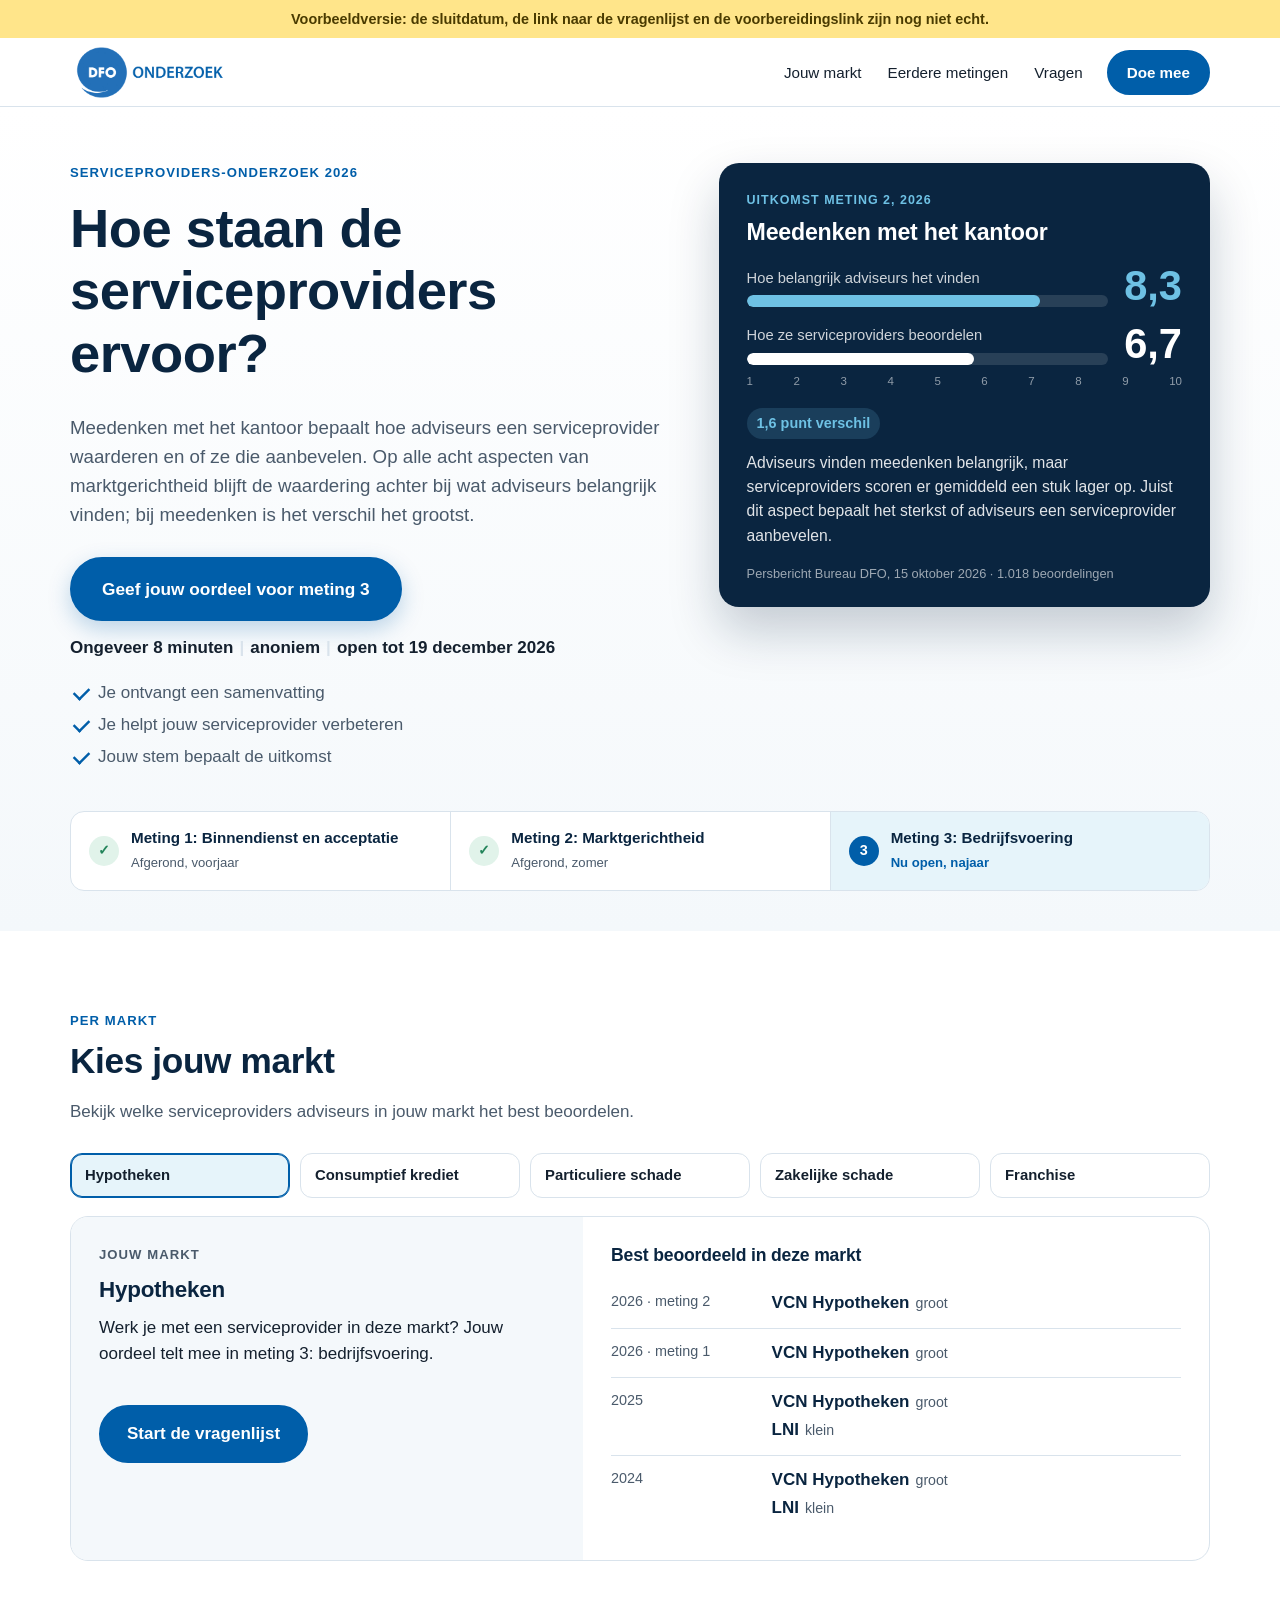
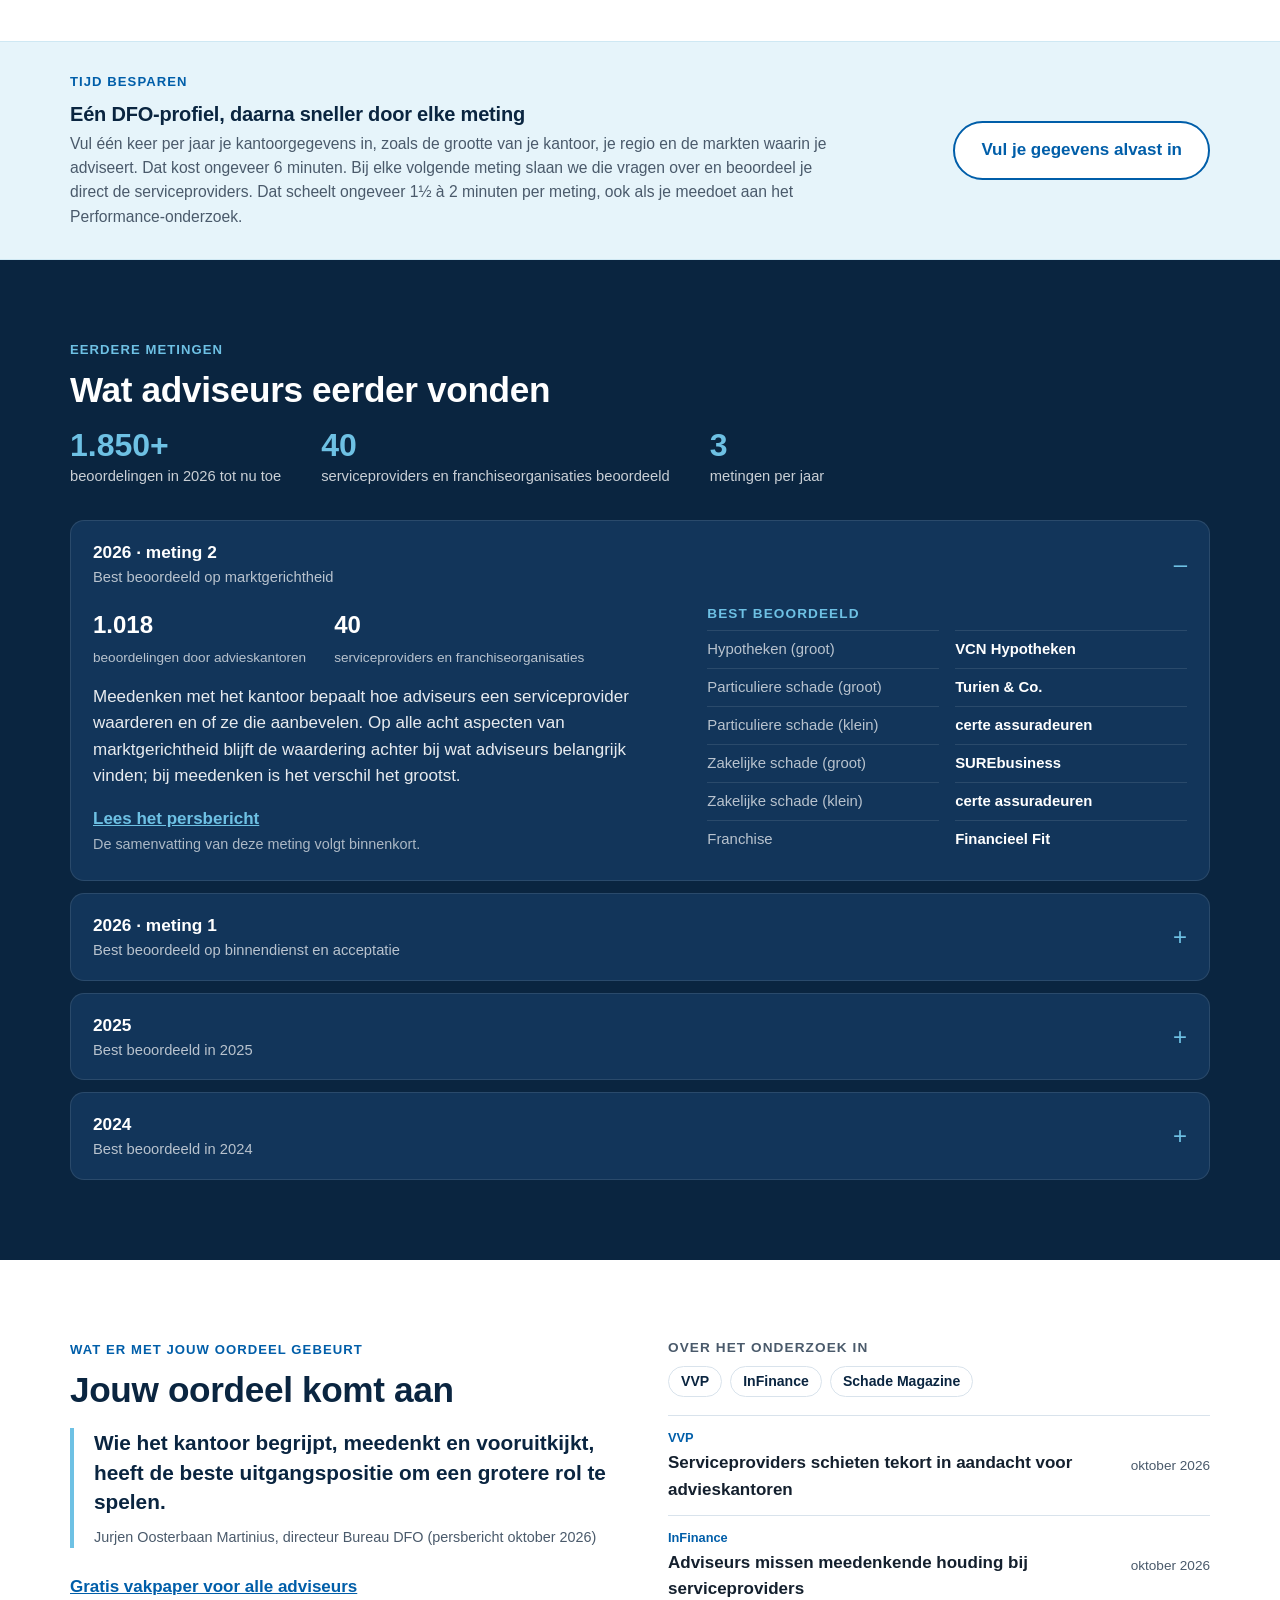
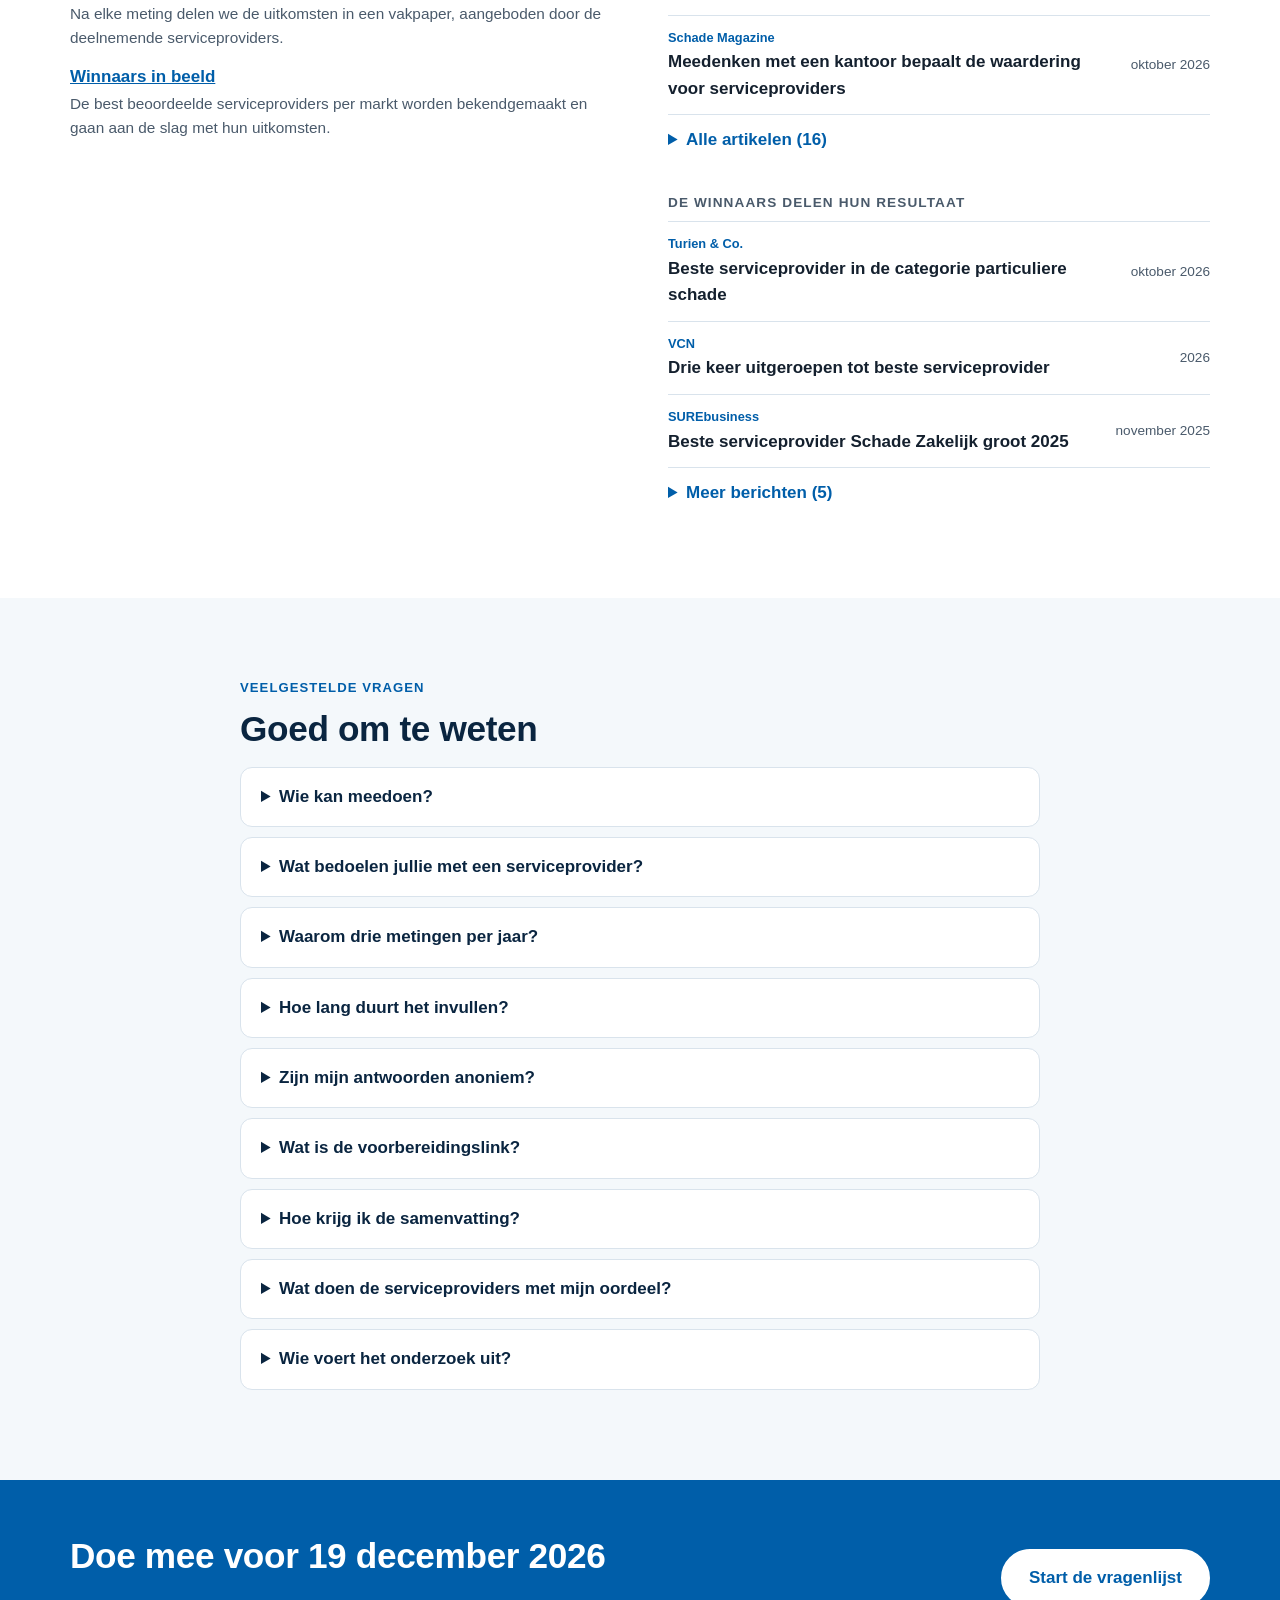
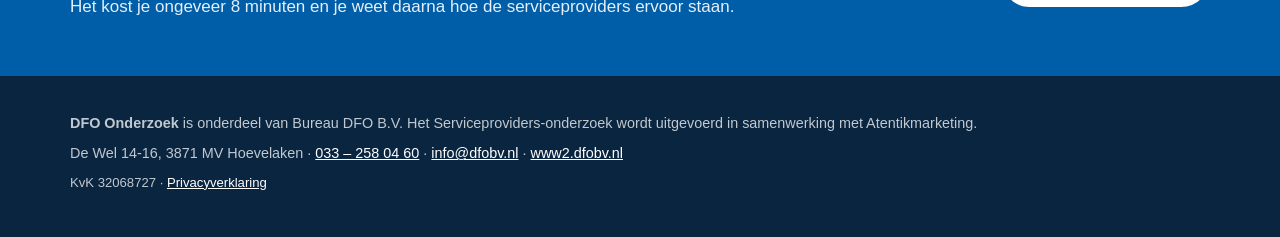
==== versie-b/index.html @ c6a4d63f "Versie B toegevoegd (uitkomst eerst, kiezen per markt)" ====
<!doctype html>
<html lang="nl">
<head>
  <meta charset="utf-8">
  <meta name="viewport" content="width=device-width, initial-scale=1, viewport-fit=cover">
  <title>Serviceproviders-onderzoek | DFO Onderzoek</title>
  <meta name="claude:viewport-fit-sides" content="cover">
  <meta name="description" content="Doe mee aan het Serviceproviders-onderzoek van DFO Onderzoek. Beoordeel in ongeveer 8 minuten de serviceproviders en franchiseorganisaties waar je mee werkt en weet hoe ze ervoor staan.">
  <meta property="og:title" content="Serviceproviders-onderzoek | DFO Onderzoek">
  <meta property="og:description" content="Hoe staan de serviceproviders ervoor? Bekijk de uitkomsten per markt en geef jouw oordeel in ongeveer 8 minuten.">
  <meta property="og:type" content="website">
  <meta property="og:image" content="../assets/logo.png">
  <meta name="theme-color" content="#005EA9">
  <link rel="icon" href="../assets/favicon.png">
  <link rel="stylesheet" href="style.css">
</head>
<body>
  <div class="demo-bar" id="demo-bar" hidden></div>

  <header class="site-header">
    <div class="wrap header-inner">
      <a href="#top" class="logo" aria-label="DFO Onderzoek, naar boven">
        <img src="../assets/logo.png" alt="DFO Onderzoek" width="160" height="56">
      </a>
      <nav class="main-nav" aria-label="Hoofdmenu">
        <a href="#markt">Jouw markt</a>
        <a href="#eerder">Eerdere metingen</a>
        <a href="#vragen">Vragen</a>
      </nav>
      <a class="btn btn-small js-cta" href="#">Doe mee</a>
    </div>
  </header>

  <main id="top">
    <!-- 1. Uitkomst en oproep -->
    <section class="hero">
      <div class="wrap hero-grid">
        <div class="hero-text">
          <p class="eyebrow" id="hero-eyebrow"></p>
          <h1>Hoe staan de serviceproviders ervoor?</h1>
          <p class="lead" id="hero-lead"></p>
          <div class="cta-block">
            <a class="btn btn-lg js-cta" href="#">Geef jouw oordeel voor <span class="js-meting-naam">meting 3</span></a>
            <p class="cta-facts" id="cta-facts"></p>
            <ul class="checks" id="checks"></ul>
          </div>
        </div>

        <aside class="uitkomst" id="uitkomst" aria-labelledby="uitkomst-titel">
          <p class="uitkomst-label" id="uitkomst-label"></p>
          <h2 id="uitkomst-titel"></h2>
          <div class="cijfers" id="uitkomst-cijfers"></div>
          <p class="uitkomst-tekst" id="uitkomst-tekst"></p>
          <p class="uitkomst-bron" id="uitkomst-bron"></p>
        </aside>
      </div>

      <div class="wrap">
        <ol class="meetbalk" id="meetbalk" aria-label="Metingen van dit jaar"></ol>
      </div>
    </section>

    <!-- 2. Jouw markt -->
    <section class="section" id="markt">
      <div class="wrap">
        <div class="section-head">
          <div>
            <p class="kicker">Per markt</p>
            <h2>Kies jouw markt</h2>
            <p class="section-intro">Bekijk welke serviceproviders adviseurs in jouw markt het best beoordelen.</p>
          </div>
        </div>
        <div class="markt-keuze" role="tablist" aria-label="Kies een markt" id="markt-keuze"></div>
        <div class="markt-panel" id="markt-panel" role="tabpanel"></div>
      </div>
    </section>

    <!-- 3. Voorbereidingslink -->
    <section class="prep-strip" id="voorbereiding">
      <div class="wrap prep-inner">
        <div>
          <p class="kicker">Tijd besparen</p>
          <h2 class="prep-kop" id="prep-kop"></h2>
          <p class="prep-tekst" id="prep-tekst"></p>
        </div>
        <a class="btn btn-outline js-prep" href="#">Vul je gegevens alvast in</a>
      </div>
    </section>

    <!-- 4. Eerdere metingen -->
    <section class="section section-dark" id="eerder">
      <div class="wrap">
        <p class="kicker kicker-light">Eerdere metingen</p>
        <h2>Wat adviseurs eerder vonden</h2>
        <div class="kerncijfers" id="kerncijfers"></div>
        <div class="metingen-lijst" id="metingen-lijst"></div>
      </div>
    </section>

    <!-- 5. Jouw oordeel komt aan -->
    <section class="section" id="impact">
      <div class="wrap impact-grid">
        <div>
          <p class="kicker">Wat er met jouw oordeel gebeurt</p>
          <h2>Jouw oordeel komt aan</h2>
          <figure class="quote">
            <blockquote id="impact-citaat"></blockquote>
            <figcaption id="impact-bron"></figcaption>
          </figure>
          <ul class="impact-punten" id="impact-punten"></ul>
        </div>
        <div class="pers" id="pers"></div>
      </div>
    </section>

    <!-- 6. Vragen -->
    <section class="section section-tint" id="vragen">
      <div class="wrap narrow">
        <p class="kicker">Veelgestelde vragen</p>
        <h2>Goed om te weten</h2>
        <div class="faq" id="faq"></div>
      </div>
    </section>

    <!-- 7. Afsluiter -->
    <section class="final-cta">
      <div class="wrap final-inner">
        <div>
          <h2>Doe mee voor <span id="final-sluit"></span></h2>
          <p>Het kost je ongeveer <span class="js-duur"></span> minuten en je weet daarna hoe de serviceproviders ervoor staan.</p>
        </div>
        <a class="btn btn-light js-cta" href="#">Start de vragenlijst</a>
      </div>
    </section>
  </main>

  <footer class="site-footer">
    <div class="wrap footer-inner">
      <p><strong>DFO Onderzoek</strong> is onderdeel van Bureau DFO B.V. Het Serviceproviders-onderzoek wordt uitgevoerd in samenwerking met Atentikmarketing.</p>
      <p>De Wel 14-16, 3871 MV Hoevelaken &middot; <a href="tel:+31332580460">033 – 258 04 60</a> &middot; <a href="mailto:info@dfobv.nl">info@dfobv.nl</a> &middot; <a href="https://www2.dfobv.nl">www2.dfobv.nl</a></p>
      <p class="footer-small">KvK 32068727 &middot; <a href="#privacy-link-volgt">Privacyverklaring</a></p>
    </div>
  </footer>

  <div class="sticky-cta" id="sticky-cta">
    <a class="btn js-cta" href="#">Doe mee, <span class="js-duur"></span> minuten</a>
  </div>

  <script src="../data.js"></script>
  <script src="app.js"></script>
</body>
</html>
---- versie-b/style.css ----
/* DFO Onderzoek – versie B. Huisstijl: primair #005EA9, accent #6EC1E4, Arial.
   Opzet: uitkomst eerst (wit vlak met donkerblauwe uitkomstkaart), daarna kiezen per markt,
   donkerblauw alleen voor uitkomsten. Bewust één lichte uitstraling. */
:root {
  --blauw: #005EA9;
  --blauw-donker: #004A86;
  --navy: #0A2540;
  --navy-2: #12355A;
  --accent: #6EC1E4;
  --accent-zacht: #E6F4FA;
  --tint: #F4F8FB;
  --tekst: #14202E;
  --tekst-zacht: #4A5A6B;
  --lijn: #D9E3EC;
  --wit: #FFFFFF;
  --oranje: #C9601E;
  --oranje-zacht: #FCEBDD;
  --groen: #23845A;
  --groen-zacht: #E1F3EA;
  --geel: #FFE58A;
  --geel-tekst: #4A3B00;
  --font: Arial, Helvetica, sans-serif;
  --radius: 14px;
  color-scheme: light;
}

* { box-sizing: border-box; }
html { scroll-behavior: smooth; scroll-padding-top: 84px; }
@media (prefers-reduced-motion: reduce) { html { scroll-behavior: auto; } * { transition: none !important; } }
body {
  margin: 0; font-family: var(--font); font-size: 17px; line-height: 1.55;
  color: var(--tekst); background: var(--wit); -webkit-font-smoothing: antialiased;
}
body::before {
  content: ""; position: fixed; inset: 0 0 auto; height: env(safe-area-inset-top, 0px);
  z-index: 30; background: var(--wit);
}
img { max-width: 100%; height: auto; display: block; }
a { color: var(--blauw); }
h1, h2, h3 { line-height: 1.15; margin: 0 0 .5em; letter-spacing: -.01em; text-wrap: balance; color: var(--navy); }
h2 { font-size: clamp(1.55rem, 3vw, 2.2rem); }
h3 { font-size: 1.1rem; }
p { margin: 0 0 1em; }

.wrap {
  width: 100%; max-width: calc(1140px + 2 * 24px); margin-inline: auto;
  padding-left: max(16px, env(safe-area-inset-left, 0px));
  padding-right: max(16px, env(safe-area-inset-right, 0px));
}
@media (min-width: 700px) { .wrap { padding-left: max(24px, env(safe-area-inset-left, 0px)); padding-right: max(24px, env(safe-area-inset-right, 0px)); } }
.narrow { max-width: calc(800px + 48px); }

.demo-bar {
  background: var(--geel); color: var(--geel-tekst); text-align: center; font-size: .9rem; font-weight: bold;
  padding-block: 8px;
  padding-left: max(16px, env(safe-area-inset-left, 0px)); padding-right: max(16px, env(safe-area-inset-right, 0px));
}

/* Knoppen */
.btn {
  display: inline-block; background: var(--blauw); color: var(--wit); font-weight: bold; text-decoration: none;
  padding: 14px 26px; border-radius: 999px; border: 2px solid var(--blauw);
  transition: background .15s, transform .15s; text-align: center;
}
.btn:hover { background: var(--blauw-donker); border-color: var(--blauw-donker); transform: translateY(-1px); }
.btn:focus-visible, a:focus-visible, button:focus-visible, summary:focus-visible { outline: 3px solid var(--accent); outline-offset: 3px; }
.btn-small { padding: 9px 18px; font-size: .95rem; }
.btn-lg { padding: 17px 30px; font-size: 1.08rem; box-shadow: 0 8px 22px rgba(0, 94, 169, .25); }
.btn-light { background: var(--wit); color: var(--blauw); border-color: var(--wit); }
.btn-light:hover { background: var(--accent-zacht); border-color: var(--accent-zacht); }
.btn-outline { background: var(--wit); color: var(--blauw); }
.btn-outline:hover { background: var(--blauw); color: var(--wit); }

/* Kop */
.site-header {
  position: sticky; top: env(safe-area-inset-top, 0px); z-index: 20;
  background: var(--wit); border-bottom: 1px solid var(--lijn);
}
.header-inner { display: flex; align-items: center; gap: 24px; height: 68px; }
.logo img { width: 160px; height: auto; }
.main-nav { display: flex; gap: 26px; margin-left: auto; }
.main-nav a { color: var(--tekst); text-decoration: none; font-size: .95rem; }
.main-nav a:hover { color: var(--blauw); }

/* 1. Hero: antwoord en oproep */
.hero { background: linear-gradient(180deg, var(--wit) 0%, var(--tint) 100%); padding-block: 56px 40px; }
.hero-grid { display: grid; grid-template-columns: minmax(0, 1.1fr) minmax(0, .9fr); gap: 48px; align-items: start; }
.eyebrow { color: var(--blauw); font-weight: bold; text-transform: uppercase; letter-spacing: .08em; font-size: .82rem; margin-bottom: 14px; }
.hero h1 { font-size: clamp(2.1rem, 4.6vw, 3.4rem); }
.lead { font-size: 1.17rem; color: var(--tekst-zacht); max-width: 34em; }
.cta-block { margin-top: 28px; display: grid; gap: 14px; justify-items: start; }
.cta-facts { margin: 0; font-weight: bold; color: var(--tekst); }
.cta-facts .sep { color: var(--lijn); margin-inline: 6px; }
.cta-facts .dagen { color: var(--oranje); }
.checks { list-style: none; margin: 4px 0 0; padding: 0; display: grid; gap: 6px; }
.checks li { position: relative; padding-left: 28px; color: var(--tekst-zacht); }
.checks li::before {
  content: ""; position: absolute; left: 2px; top: .35em; width: 16px; height: 9px;
  border-left: 3px solid var(--blauw); border-bottom: 3px solid var(--blauw); transform: rotate(-45deg) scale(.8);
}

/* Uitkomstkaart */
.uitkomst {
  background: var(--navy); color: var(--wit); border-radius: 20px; padding: 28px 28px 24px;
  box-shadow: 0 24px 50px rgba(10, 37, 64, .22); min-width: 0;
}
.uitkomst h2 { color: var(--wit); font-size: 1.45rem; margin-bottom: 20px; }
.uitkomst-label { color: var(--accent); font-weight: bold; text-transform: uppercase; letter-spacing: .08em; font-size: .78rem; margin-bottom: 8px; }
.cijfers { display: grid; gap: 16px; margin-bottom: 18px; }
.cijfer-rij { display: grid; grid-template-columns: 1fr auto; align-items: end; gap: 4px 16px; }
.cijfer-rij .naam { font-size: .92rem; color: rgba(255,255,255,.8); }
.cijfer-rij .waarde { font-size: 2.6rem; font-weight: bold; line-height: 1; font-variant-numeric: tabular-nums; grid-row: span 2; align-self: center; }
.cijfer-rij.belang .waarde { color: var(--accent); }
.schaal { position: relative; height: 12px; background: rgba(255,255,255,.12); border-radius: 999px; overflow: hidden; }
.schaal span { position: absolute; inset: 0 auto 0 0; border-radius: inherit; transition: width 1s cubic-bezier(.2,.8,.2,1); }
.belang .schaal span { background: var(--accent); }
.waardering .schaal span { background: var(--wit); }
.ticks { display: flex; justify-content: space-between; font-size: .72rem; color: rgba(255,255,255,.55); font-variant-numeric: tabular-nums; margin-top: -8px; padding-right: 0; }
.kloof { display: inline-block; background: rgba(110,193,228,.16); color: var(--accent); font-weight: bold; font-size: .9rem; padding: 4px 10px; border-radius: 999px; margin-bottom: 12px; }
.uitkomst-tekst { color: rgba(255,255,255,.88); font-size: .98rem; }
.uitkomst-bron { color: rgba(255,255,255,.6); font-size: .8rem; margin: 0; }

/* Metingenbalk */
.meetbalk {
  list-style: none; margin: 40px 0 0; padding: 0; display: grid; grid-template-columns: repeat(3, minmax(0, 1fr));
  border: 1px solid var(--lijn); border-radius: var(--radius); background: var(--wit); overflow: hidden;
}
.meetbalk li { display: flex; gap: 12px; align-items: center; padding: 14px 18px; min-width: 0; }
.meetbalk li + li { border-left: 1px solid var(--lijn); }
.meetbalk .nr {
  flex: none; width: 30px; height: 30px; border-radius: 50%; display: grid; place-items: center;
  font-weight: bold; font-size: .9rem; background: var(--tint); color: var(--tekst-zacht); border: 1px solid var(--lijn);
}
.meetbalk .afgerond .nr { background: var(--groen-zacht); color: var(--groen); border-color: transparent; }
.meetbalk .open { background: var(--accent-zacht); }
.meetbalk .open .nr { background: var(--blauw); color: var(--wit); border-color: transparent; }
.meetbalk .tekst { min-width: 0; }
.meetbalk .tekst strong { display: block; font-size: .95rem; color: var(--navy); }
.meetbalk .tekst span { font-size: .82rem; color: var(--tekst-zacht); }
.meetbalk .open .tekst span { color: var(--blauw); font-weight: bold; }

/* Secties */
.section { padding-block: 80px; }
.section-tint { background: var(--tint); }
.section-dark { background: var(--navy); color: var(--wit); }
.section-dark h2, .section-dark h3 { color: var(--wit); }
.kicker { color: var(--blauw); font-weight: bold; text-transform: uppercase; letter-spacing: .08em; font-size: .82rem; margin-bottom: 10px; }
.kicker-light { color: var(--accent); }
.section-head { display: flex; justify-content: space-between; align-items: flex-end; gap: 24px; flex-wrap: wrap; margin-bottom: 28px; }
.section-head > div { max-width: 40em; min-width: 0; }
.section-intro { color: var(--tekst-zacht); margin: 0; }
.updated { color: var(--tekst-zacht); font-size: .88rem; margin: 0; }

/* 2. Kies jouw markt */
.markt-keuze { display: grid; grid-template-columns: repeat(auto-fit, minmax(170px, 1fr)); gap: 10px; margin-bottom: 18px; }
.markt-knop {
  font: inherit; text-align: left; cursor: pointer; background: var(--wit); color: var(--tekst);
  border: 1.5px solid var(--lijn); border-radius: 12px; padding: 12px 14px; display: grid; gap: 8px; min-width: 0;
  transition: border-color .15s, background .15s;
}
.markt-knop:hover { border-color: var(--accent); }
.markt-knop[aria-selected="true"] { border-color: var(--blauw); background: var(--accent-zacht); box-shadow: inset 0 0 0 1px var(--blauw); }
.markt-knop .boven { display: flex; justify-content: space-between; gap: 8px; align-items: baseline; }
.markt-knop .naam { font-weight: bold; font-size: .93rem; line-height: 1.25; }
.markt-knop .pct { font-weight: bold; font-variant-numeric: tabular-nums; color: var(--navy); }
.markt-knop.laag .pct { color: var(--oranje); }

.bar { height: 8px; background: #E3EBF2; border-radius: 999px; overflow: hidden; }
.bar-lg { height: 14px; }
.bar span { display: block; height: 100%; width: 0; border-radius: inherit; background: var(--blauw); transition: width 1.1s cubic-bezier(.2,.8,.2,1); }
.bar.laag span { background: var(--oranje); }
.bar.vol span { background: var(--groen); }

.markt-panel {
  display: grid; grid-template-columns: minmax(0, .9fr) minmax(0, 1.1fr); gap: 0;
  border: 1px solid var(--lijn); border-radius: 18px; overflow: hidden; background: var(--wit);
}
.markt-stand { padding: 28px; background: var(--tint); display: grid; gap: 12px; align-content: start; }
.markt-stand .label { font-size: .82rem; font-weight: bold; text-transform: uppercase; letter-spacing: .08em; color: var(--tekst-zacht); margin: 0; }
.markt-stand h3 { font-size: 1.4rem; margin: 0; }
.markt-stand .groot { font-size: 3.4rem; font-weight: bold; line-height: 1; color: var(--blauw); font-variant-numeric: tabular-nums; margin: 4px 0 0; }
.markt-stand .groot small { font-size: 1rem; color: var(--tekst-zacht); font-weight: normal; margin-left: 6px; }
.markt-stand.laag .groot { color: var(--oranje); }
.markt-meta { display: flex; justify-content: space-between; gap: 10px; flex-wrap: wrap; align-items: center; color: var(--tekst-zacht); font-size: .92rem; }
.badge { font-size: .8rem; font-weight: bold; padding: 4px 10px; border-radius: 999px; background: var(--oranje-zacht); color: var(--oranje); white-space: nowrap; }
.badge.ok { background: var(--groen-zacht); color: var(--groen); }
.markt-stand .btn { justify-self: start; margin-top: 8px; }

.markt-winnaars { padding: 28px; min-width: 0; }
.markt-winnaars h3 { margin-bottom: 14px; }
.winnaar-rij { display: grid; grid-template-columns: 8.5em minmax(0, 1fr); gap: 4px 16px; padding: 11px 0; border-top: 1px solid var(--lijn); }
.winnaar-rij:first-of-type { border-top: 0; }
.winnaar-rij .wanneer { color: var(--tekst-zacht); font-size: .9rem; }
.winnaar-rij ul { list-style: none; margin: 0; padding: 0; display: grid; gap: 2px; }
.winnaar-rij li strong { color: var(--navy); }
.winnaar-rij li small { color: var(--tekst-zacht); margin-left: 6px; }
.leeg { color: var(--tekst-zacht); margin: 0; }
.totaal { margin: 16px 0 0; color: var(--tekst-zacht); font-size: .92rem; }
.totaal strong { color: var(--navy); }

/* 3. Voorbereiding */
.prep-strip { background: var(--accent-zacht); border-block: 1px solid #CFE8F3; padding-block: 30px; }
.prep-inner { display: flex; align-items: center; justify-content: space-between; gap: 18px 40px; flex-wrap: wrap; }
.prep-inner > div { max-width: 46em; min-width: 0; flex: 1 1 320px; }
.prep-kop { font-size: 1.25rem; margin-bottom: 6px; }
.prep-tekst { margin: 0; color: var(--tekst-zacht); font-size: .98rem; }

/* 4. Eerdere metingen */
.kerncijfers { display: flex; flex-wrap: wrap; gap: 14px 40px; margin: 8px 0 30px; }
.kerncijfer strong { display: block; font-size: 2rem; color: var(--accent); line-height: 1.1; font-variant-numeric: tabular-nums; }
.kerncijfer span { color: rgba(255,255,255,.78); font-size: .92rem; }
.metingen-lijst { display: grid; gap: 12px; }
.meting { background: var(--navy-2); border: 1px solid rgba(255,255,255,.1); border-radius: var(--radius); }
.meting summary {
  list-style: none; cursor: pointer; padding: 18px 22px; display: flex; justify-content: space-between; gap: 16px; align-items: center;
}
.meting summary::-webkit-details-marker { display: none; }
.meting summary .titel { font-weight: bold; font-size: 1.08rem; }
.meting summary .thema { color: rgba(255,255,255,.7); font-size: .92rem; display: block; font-weight: normal; }
.meting summary::after { content: "+"; font-size: 1.5rem; color: var(--accent); line-height: 1; flex: none; }
.meting[open] summary::after { content: "–"; }
.meting-body { padding: 0 22px 22px; display: grid; grid-template-columns: minmax(0, 1.1fr) minmax(0, .9fr); gap: 28px; }
.meting-stats { display: flex; gap: 28px; flex-wrap: wrap; margin-bottom: 14px; }
.meting-stats strong { display: block; font-size: 1.5rem; color: var(--wit); font-variant-numeric: tabular-nums; }
.meting-stats span { font-size: .85rem; color: rgba(255,255,255,.7); }
.bevinding { color: rgba(255,255,255,.9); }
.meting-links { display: flex; flex-wrap: wrap; gap: 10px 20px; align-items: center; }
.meting-links a:not(.btn) { color: var(--accent); font-weight: bold; }
.meting-noot { color: rgba(255,255,255,.65); font-size: .9rem; margin: 0; }
.meting-winnaars h3 { font-size: .85rem; text-transform: uppercase; letter-spacing: .08em; color: var(--accent); margin-bottom: 8px; }
.meting-winnaars dl { margin: 0; display: grid; grid-template-columns: minmax(0, 1fr) minmax(0, 1fr); gap: 0 16px; }
.meting-winnaars dt, .meting-winnaars dd { margin: 0; padding: 7px 0; border-top: 1px solid rgba(255,255,255,.1); font-size: .93rem; }
.meting-winnaars dt { color: rgba(255,255,255,.7); }
.meting-winnaars dd { font-weight: bold; }

/* 5. Impact en pers */
.impact-grid { display: grid; grid-template-columns: minmax(0, 1fr) minmax(0, 1fr); gap: 56px; }
.quote { margin: 8px 0 26px; padding-left: 20px; border-left: 4px solid var(--accent); }
.quote blockquote { margin: 0 0 10px; font-size: 1.3rem; line-height: 1.4; color: var(--navy); font-weight: bold; }
.quote figcaption { color: var(--tekst-zacht); font-size: .9rem; }
.impact-punten { list-style: none; margin: 0; padding: 0; display: grid; gap: 14px; }
.impact-punten strong a { color: var(--blauw); }
.impact-punten p { margin: 2px 0 0; color: var(--tekst-zacht); font-size: .96rem; }
.pers { min-width: 0; }
.pers h3 { font-size: .85rem; text-transform: uppercase; letter-spacing: .08em; color: var(--tekst-zacht); margin-bottom: 10px; }
.pers-bladen { display: flex; flex-wrap: wrap; gap: 8px; margin-bottom: 18px; }
.pers-bladen span { border: 1px solid var(--lijn); border-radius: 999px; padding: 4px 12px; font-weight: bold; font-size: .88rem; color: var(--navy); }
.pers-lijst { list-style: none; margin: 0; padding: 0; }
.pers-lijst li { border-top: 1px solid var(--lijn); }
.pers-lijst a { display: grid; grid-template-columns: minmax(0, 1fr) auto; gap: 2px 14px; padding: 12px 0; text-decoration: none; color: var(--tekst); }
.pers-lijst a:hover .kop { color: var(--blauw); text-decoration: underline; }
.pers-lijst .medium { font-size: .8rem; font-weight: bold; color: var(--blauw); grid-column: 1; }
.pers-lijst .kop { font-weight: bold; grid-column: 1; }
.pers-lijst .datum { grid-column: 2; grid-row: 1 / span 2; align-self: center; color: var(--tekst-zacht); font-size: .85rem; white-space: nowrap; }
.pers-meer summary { cursor: pointer; font-weight: bold; color: var(--blauw); padding: 12px 0; border-top: 1px solid var(--lijn); }
.pers-blok + .pers-blok { margin-top: 30px; }

/* 6. Vragen */
.faq details { background: var(--wit); border: 1px solid var(--lijn); border-radius: 12px; margin-bottom: 10px; }
.faq summary { cursor: pointer; font-weight: bold; padding: 16px 20px; color: var(--navy); }
.faq details p { padding: 0 20px 16px; margin: 0; color: var(--tekst-zacht); }

/* 7. Afsluiter en voet */
.final-cta { background: var(--blauw); color: var(--wit); padding-block: 56px; }
.final-cta h2 { color: var(--wit); }
.final-inner { display: flex; align-items: center; justify-content: space-between; gap: 24px; flex-wrap: wrap; }
.final-inner p { margin: 0; color: rgba(255,255,255,.9); }
.site-footer { background: var(--navy); color: rgba(255,255,255,.75); padding-block: 36px; font-size: .9rem; }
.site-footer a { color: var(--wit); }
.footer-inner p { margin: 0 0 8px; }
.footer-small { font-size: .82rem; }

/* Vaste knop op de telefoon */
.sticky-cta { display: none; }

/* Smaller */
@media (max-width: 900px) {
  .hero-grid, .markt-panel, .impact-grid, .meting-body { grid-template-columns: minmax(0, 1fr); }
  .impact-grid { gap: 36px; }
  .main-nav { display: none; }
  .header-inner .btn { margin-left: auto; }
}
@media (max-width: 700px) {
  .hero { padding-block: 32px 28px; }
  .section { padding-block: 56px; }
  .meetbalk { grid-template-columns: minmax(0, 1fr); }
  .meetbalk li + li { border-left: 0; border-top: 1px solid var(--lijn); }
  .markt-keuze { grid-template-columns: minmax(0, 1fr) minmax(0, 1fr); }
  .markt-stand, .markt-winnaars { padding: 20px; }
  .winnaar-rij { grid-template-columns: minmax(0, 1fr); }
  .btn-lg { width: 100%; }
  .cta-block { justify-items: stretch; }
  .uitkomst { padding: 22px; }
  .sticky-cta {
    display: block; position: fixed; left: 0; right: 0; bottom: 0; z-index: 25;
    padding: 10px max(16px, env(safe-area-inset-right, 0px)) calc(10px + env(safe-area-inset-bottom, 0px)) max(16px, env(safe-area-inset-left, 0px));
    background: rgba(255,255,255,.96); border-top: 1px solid var(--lijn);
    transform: translateY(110%); transition: transform .25s;
  }
  .sticky-cta .btn { display: block; }
  .sticky-cta.zichtbaar { transform: none; }
  .site-footer { padding-bottom: calc(36px + 72px); }
}
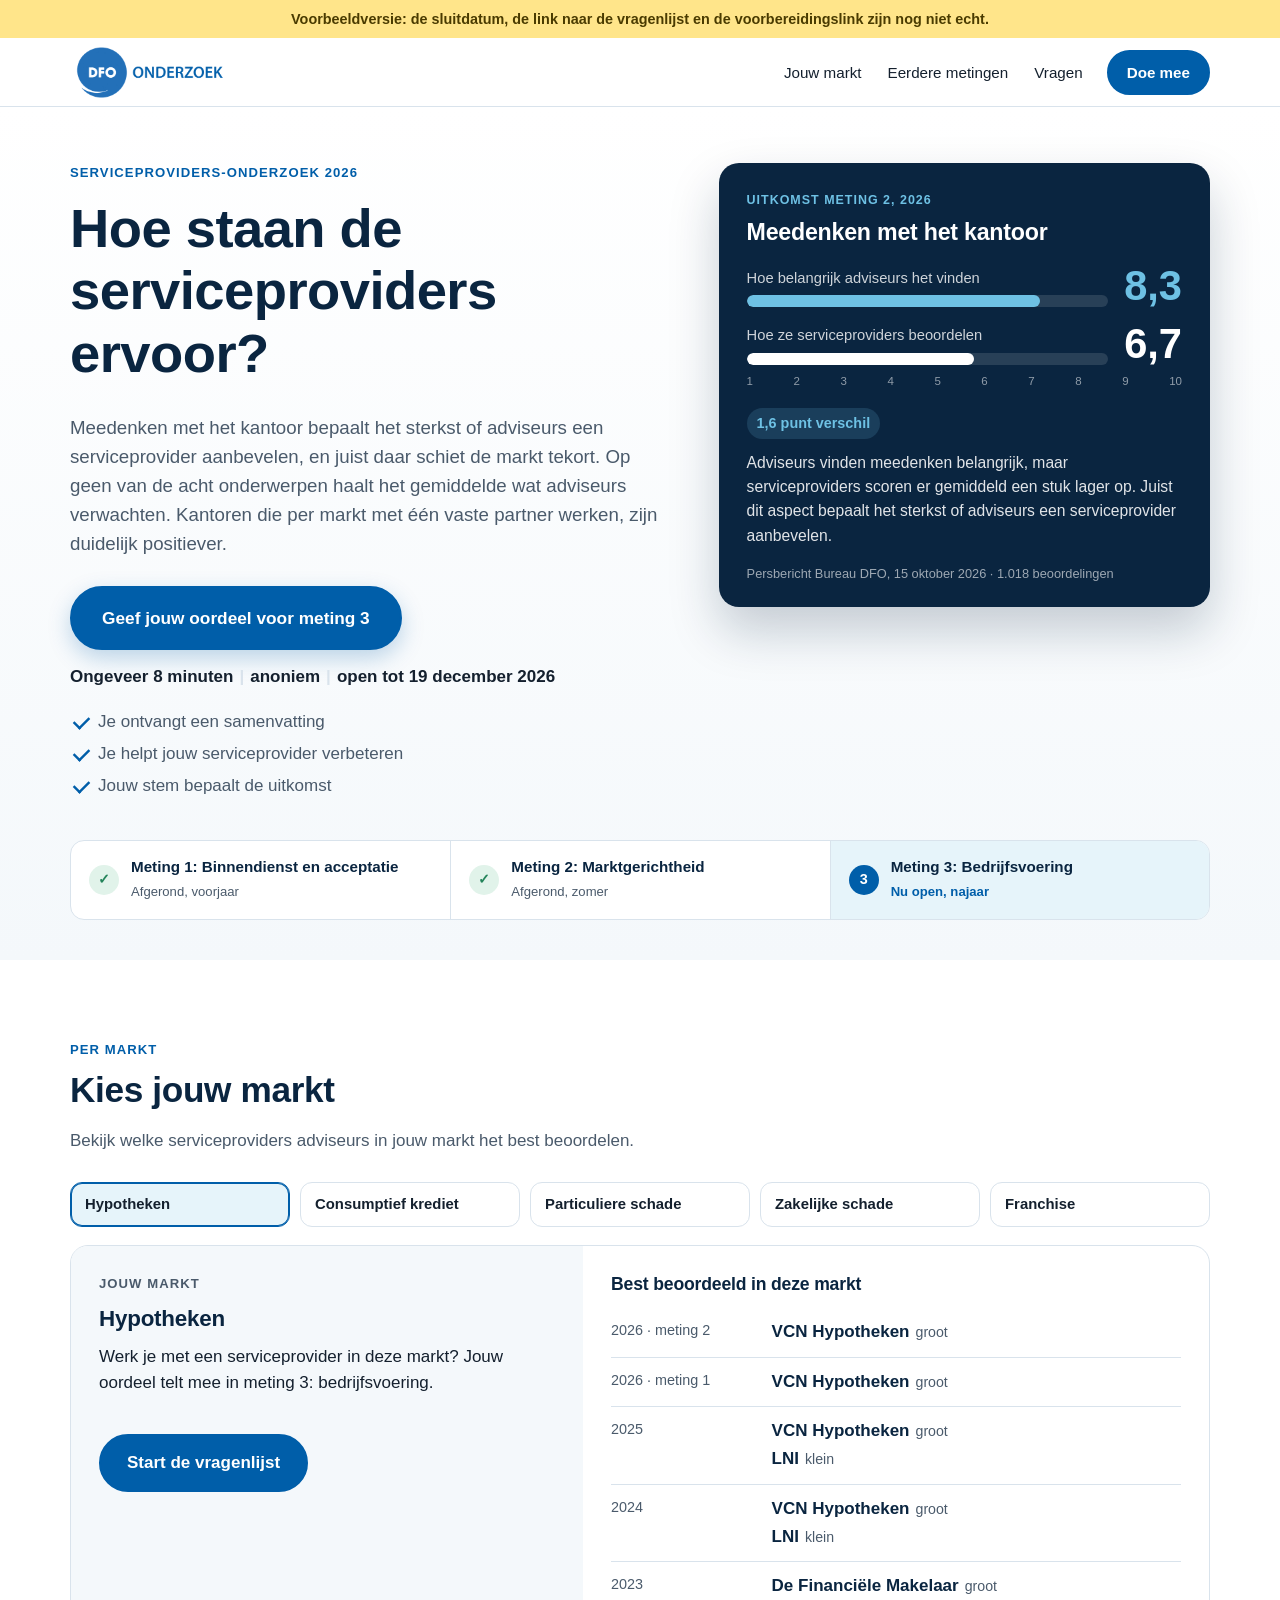
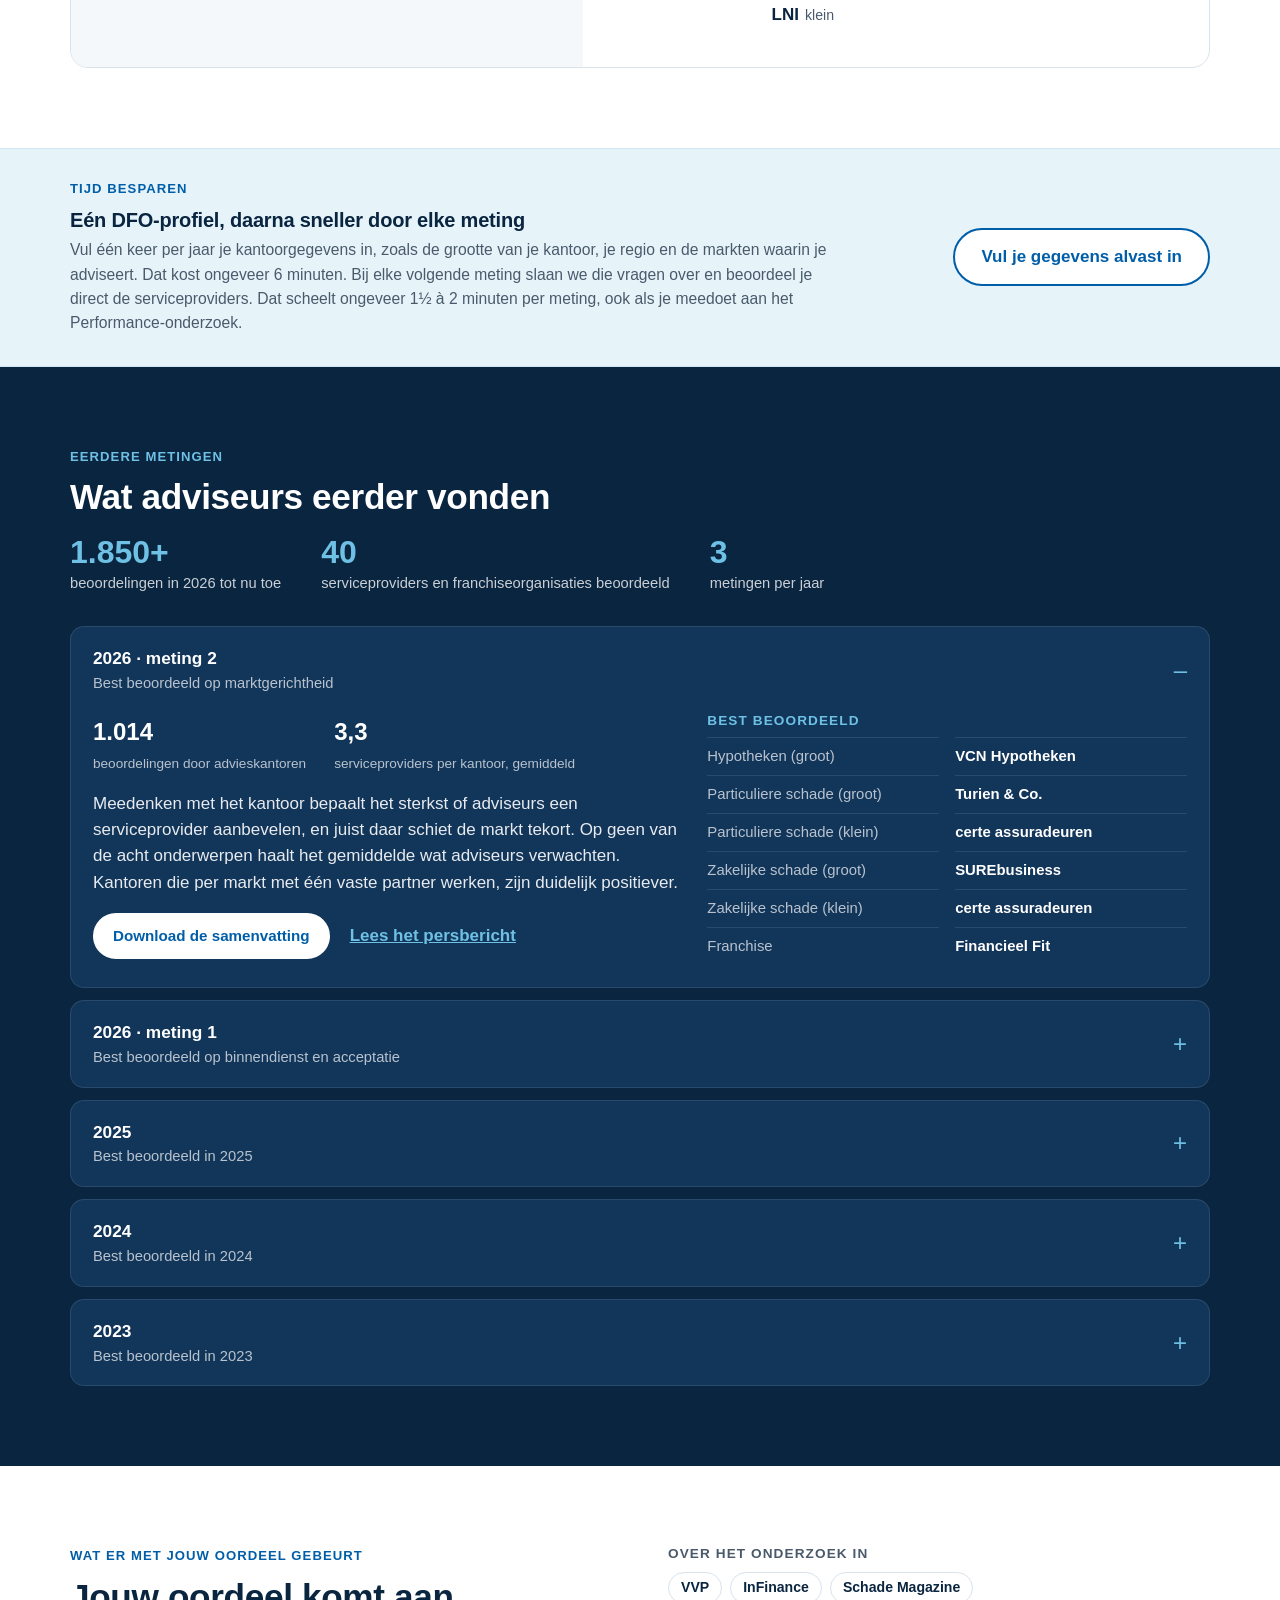
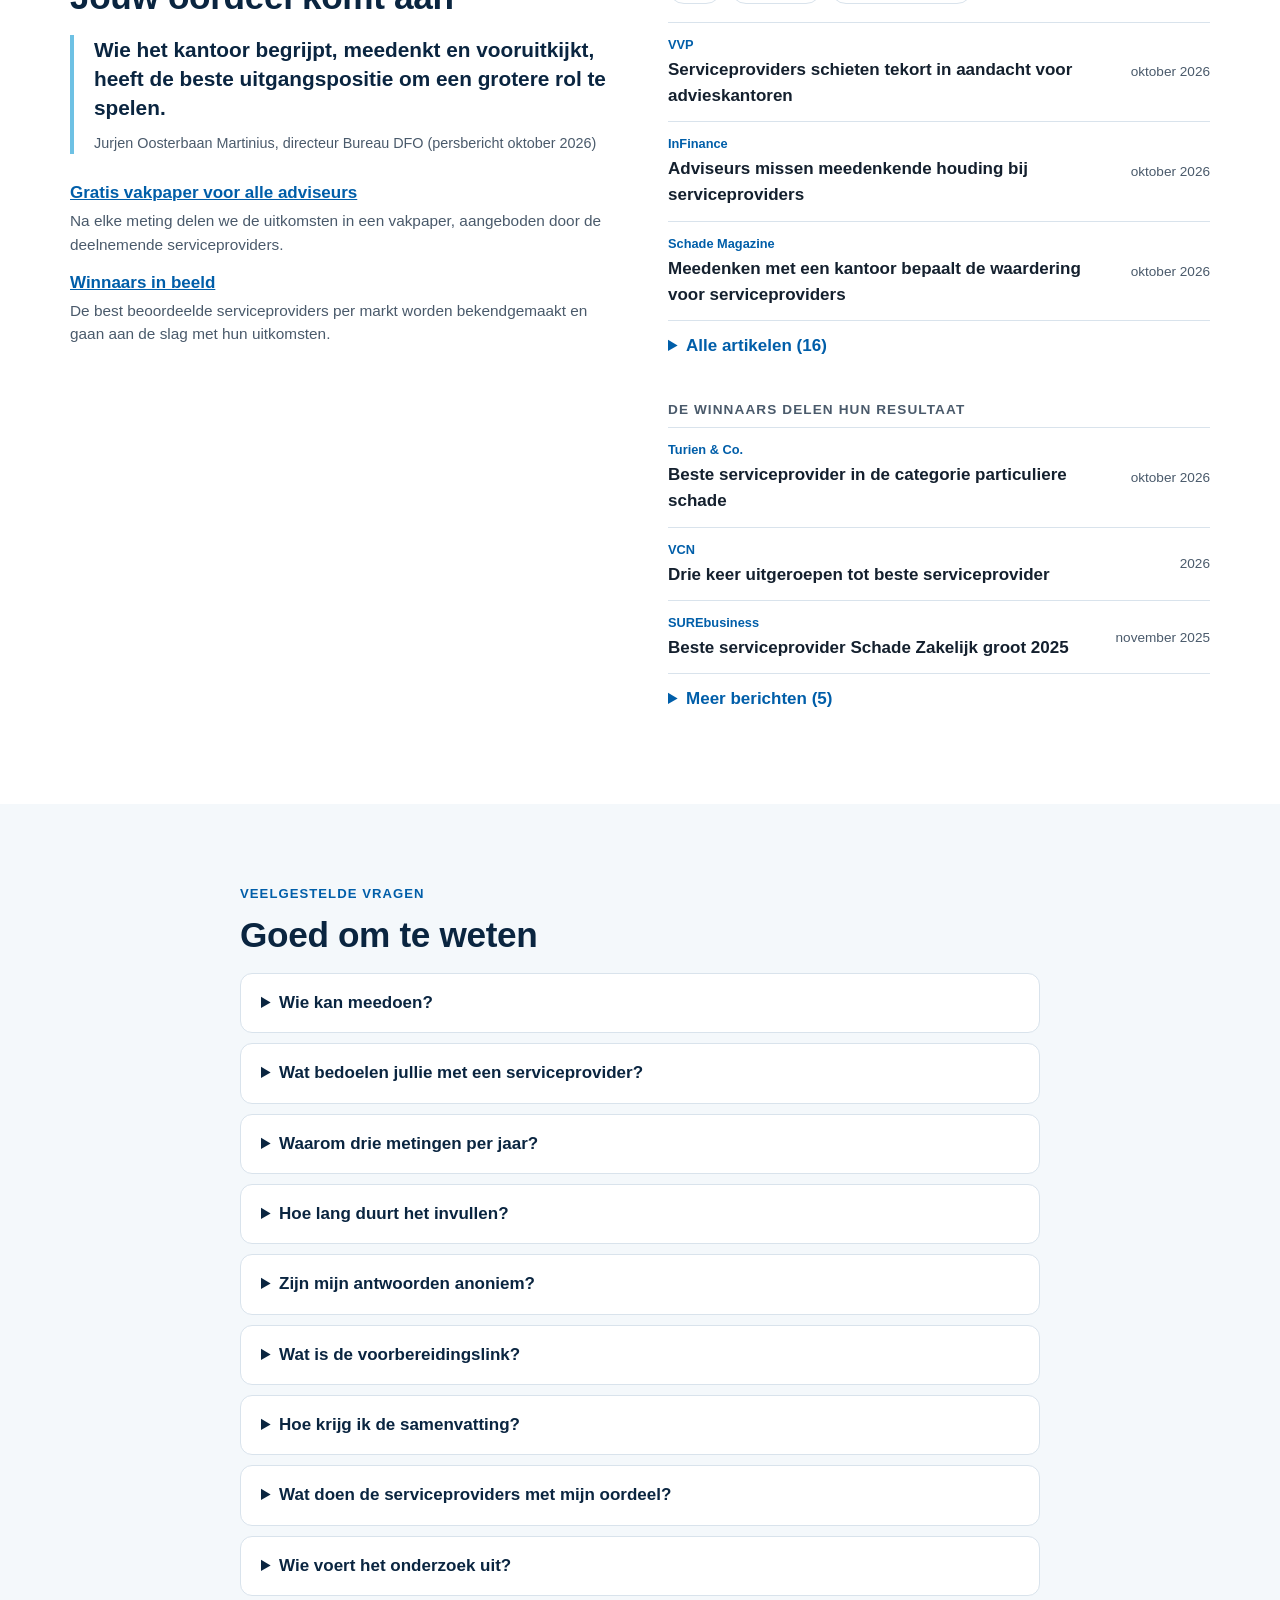
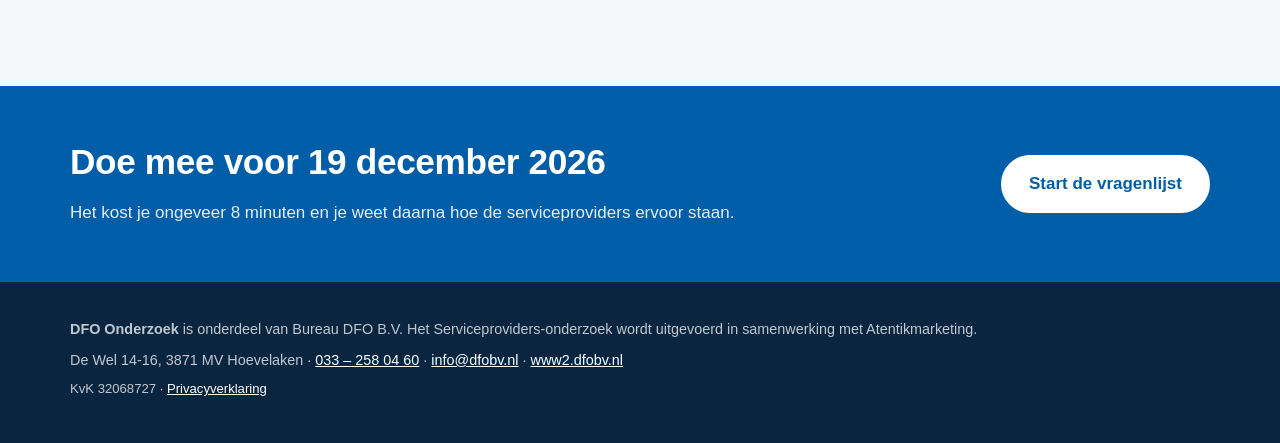
==== commit d5f7dee7: "Versie B: downloadknoppen naar de juiste map" ====
--- a/versie-b/index.html
+++ b/versie-b/index.html
@@ -146,6 +146,7 @@
     <a class="btn js-cta" href="#">Doe mee, <span class="js-duur"></span> minuten</a>
   </div>
 
+  <script>window.ONDERZOEK_BASIS = "../";</script>
   <script src="../data.js"></script>
   <script src="app.js"></script>
 </body>
